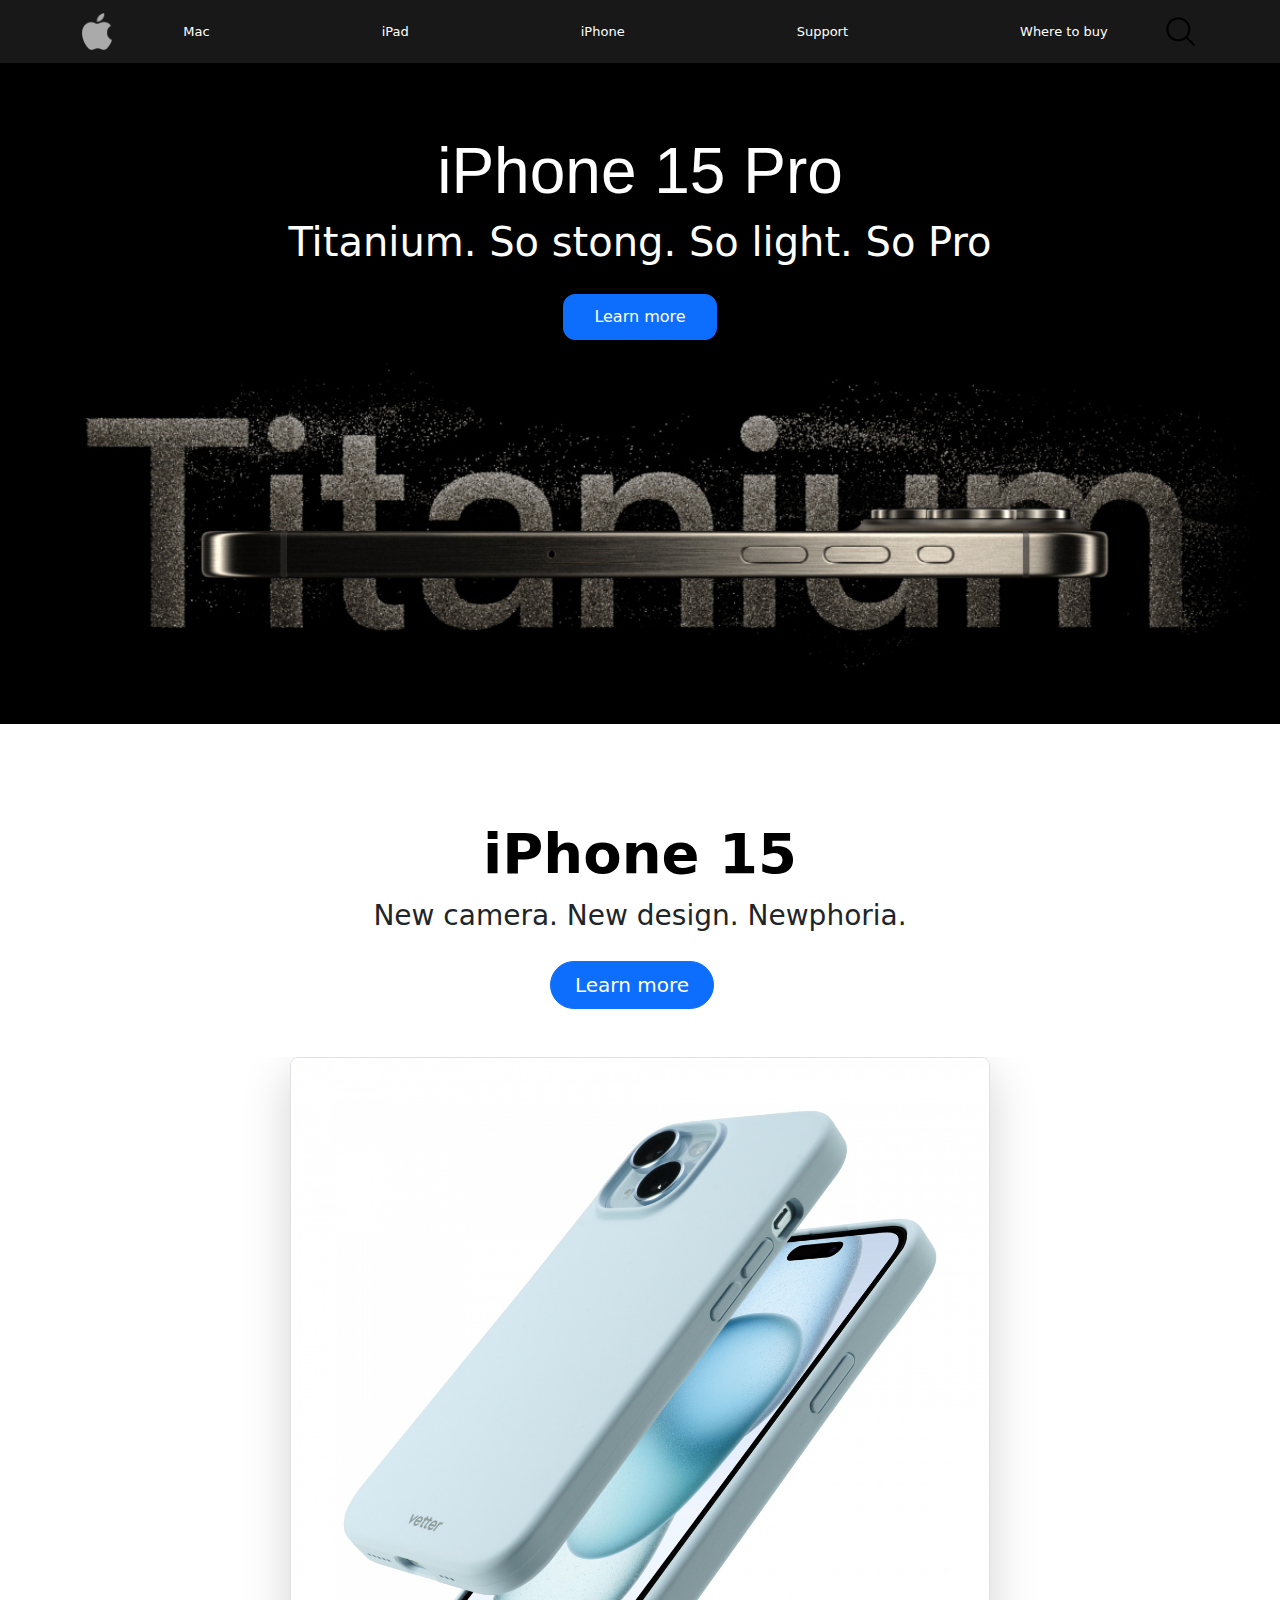
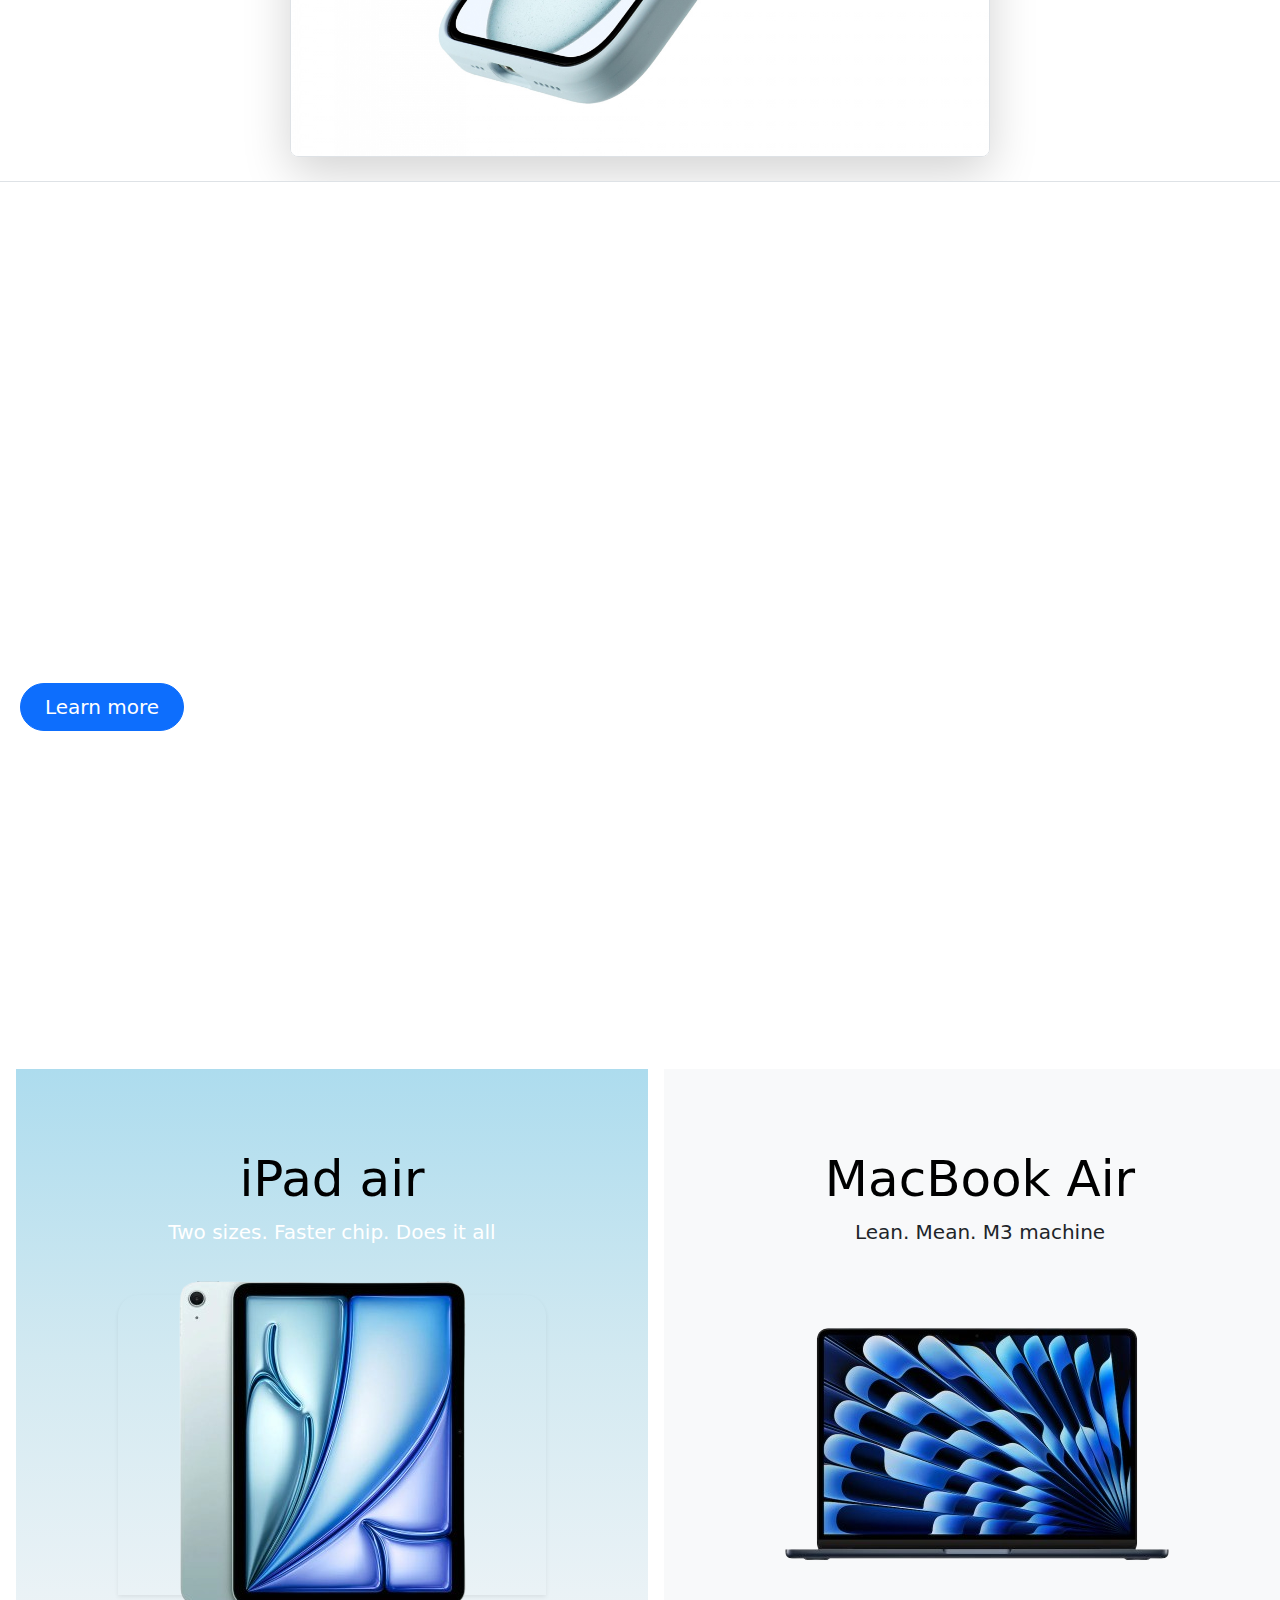
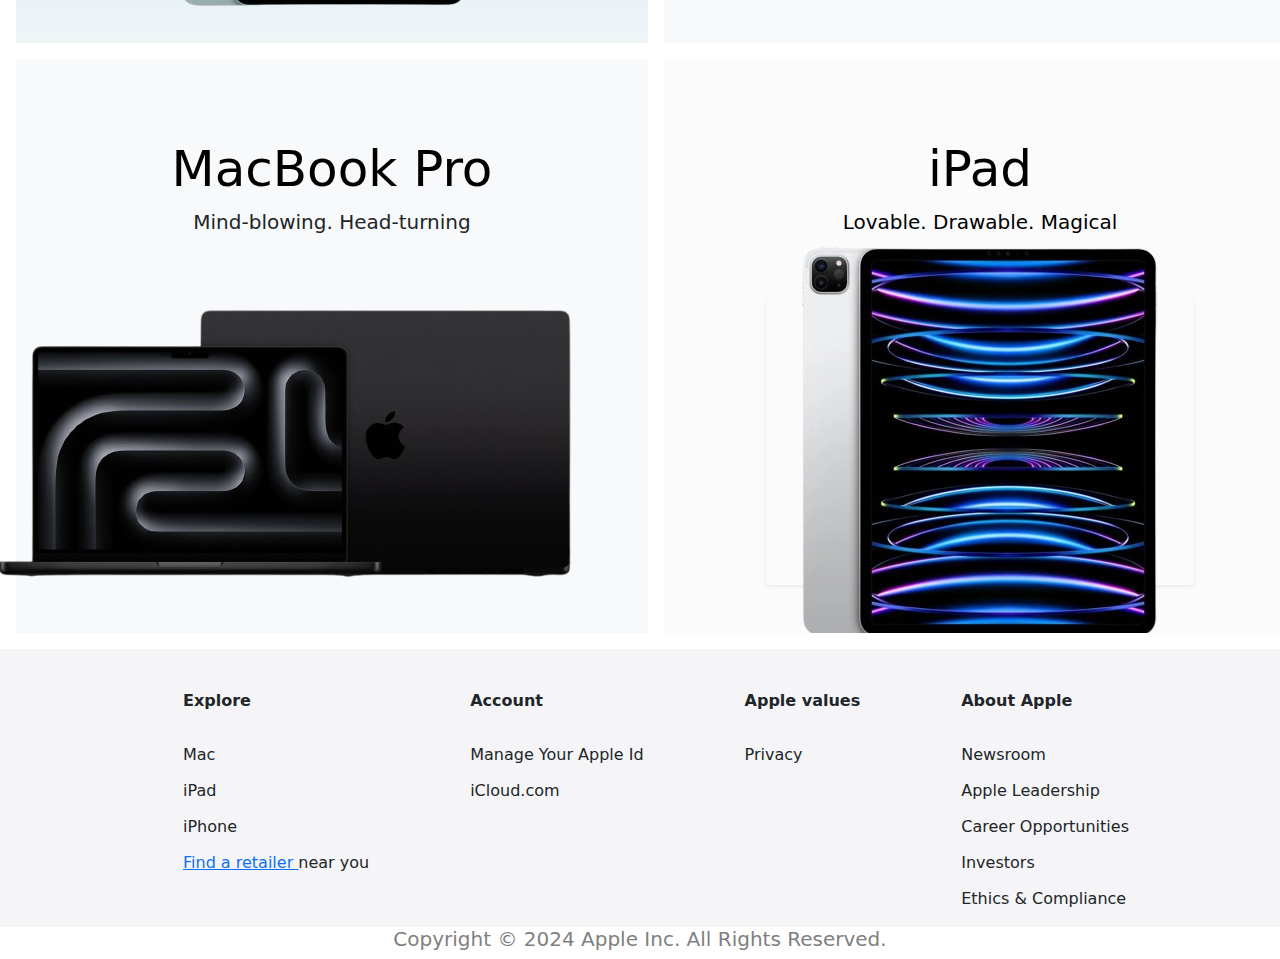
==== Apple Website/index.html @ 92ca5183 "Add files via upload" ====
<!DOCTYPE html>
<html lang="en">

<head>
    <meta charset="UTF-8">
    <meta http-equiv="X-UA-Compatible" content="IE=edge">
    <meta name="viewport" content="width=device-width, initial-scale=1.0">
    <title>Apple</title>
</head>
<link rel="stylesheet" href="css/bootstrap.min.css">
<Link rel="stylesheet" href="css/styles.css">
</head>

<body>
    <nav class="navbar navbar-expand-lg backg">
        <div class="container flex">
            <a class="navbar-brand" href="#"><img src="images/download4000.png"></a>
            <button class="navbar-toggler" type="button" data-bs-toggle="collapse"
                data-bs-target="#navbarSupportedContent" aria-controls="navbarSupportedContent" aria-expanded="false"
                aria-label="Toggle navigation">
                <span class="navbar-toggler-icon"></span>
            </button>
            <div class="navitemss collapse navbar-collapse me-auto" id="navbarSupportedContent">
                <ul class="navitems navbar-nav mb-0 mb-lg-0">
                    <li class="nav-item ">
                        <a class="nav-link active" aria-current="page" href="#">Mac</a>
                    </li>
                    <li class="nav-item">
                        <a class="nav-link" href="#">iPad</a>
                    </li>
                    <li class="nav-item">
                        <a class="nav-link" href="#">iPhone</a>
                    </li>
                    <li class="nav-item">
                        <a class="nav-link" href="#">Support</a>
                    </li>
                    <li class="nav-item">
                        <a class="nav-link" href="#">Where to buy</a>
                    </li>
                </ul>
            </div>
            <div>
                <img class="search" src="images/Frame.png" alt="search button">
            </div>
        </div>
    </nav>
    <section class="sectionmain">
        <div class="d-block text-center">
            <h1>iPhone 15 Pro</h1>
            <h2>Titanium. So stong. So light. So Pro</h2>
            <button class="button1 btn btn-primary mb-0 ">Learn more</button>
        </div>
        <div>
            <div class="div5">
                <img src="images/heroimage2.jpg">
            </div>
        </div>
    </section>
    <section>
        <div class="px-4 pt-5 my-5 text-center border-bottom">
            <h1 class="display-4 fw-bold text-body-emphasis">iPhone 15</h1>
            <div class="col-lg-6 mx-auto">
                <p class="lead fw-normal fs-3 mb-4">New camera. New design. Newphoria.</p>
                <div class="d-grid gap-2 d-sm-flex justify-content-sm-center mb-5">
                    <button type="button" class="btn btn-primary btn-lg rounded-pill px-4 me-sm-3">Learn more</button>
                </div>
            </div>
            <div class="overflow-hidden" style="max-height: 150vh;">
                <div class="container px-5">
                    <img src="images/section2.jpg" class="img-fluid border rounded-3 shadow-lg mb-4" alt="Example image"
                        width="700" height="500" loading="lazy">
                </div>
            </div>
        </div>
    </section>
    <section class="section4">
        <div class="div10">
            <h2>iPad Pro</h2>
            <h5>Unbelievebly thin. Incredibly powerful.</h5>
            <div class="d-grid gap-2 d-sm-flex py-3 bbtn justify-content-sm-left mb-5">
                <button type="button" class="btn btn-primary btn-lg rounded-pill px-4 me-sm-3">Learn more</button>
            </div>
        </div>
    </section>
    <section>
        <div class="d-md-flex flex-md-equal w-100 my-md-3 ps-md-3">
            <div class="text-bg-dark col-6 me-md-3 pt-3 px-3 pt-md-5 px-md-5 text-center overflow-hidden">
                <div class="my-3 py-3">
                    <h2 class="display-5">iPad air</h2>
                    <p class="lead">Two sizes. Faster chip. Does it all</p>
                </div>
                <div class="bg-body-tertiary position-relative bg-body2 border-none shadow-sm mx-auto"
                    style="width: 80%; height: 300px; border-radius: 21px 21px 0 0;"><img class="position-absolute"
                        src="images/iPad_Air_11-removebg-preview.png" alt=""></div>
            </div>
            <div class="bg-body-tertiary div204 col-6 me-md-3 pt-3 px-3 pt-md-5 px-md-5 text-center overflow-hidden">
                <div class="my-3 p-3">
                    <h2 class="display-5">MacBook Air</h2>
                    <p class="lead">Lean. Mean. M3 machine</p>
                </div>
                <img class="img43"
                    src="images/MacBook_Air_13_in_M3_Midnight_PDP_Image_Position_1__WWEN_e46c9a03-11e7-4b64-aafa-4b205cf125b6_5000x-removebg-preview.png"
                    alt="">
            </div>
        </div>
        </div>

        <div class="d-md-flex flex-md-equal div205 w-100 my-md-3 ps-md-3">
            <div class="bg-body-tertiary col-6 me-md-3 pt-3 px-3 pt-md-5 px-md-5 text-center overflow-hidden">
                <div class="my-3 p-3">
                    <h2 class="display-5">MacBook Pro</h2>
                    <p class="lead">Mind-blowing. Head-turning</p>
                </div>
                <div>
                    <img class="img44"
                        src="images/Apple-MacBook-Pro-2up-231030_Full-Bleed-Image.jpg.large-removebg-preview (1).png" alt="">
                </div>
            </div>
            <div class="text-bg-primary col-6 div206 me-md-3 pt-3 px-3 pt-md-5 px-md-5 text-center overflow-hidden">
                <div class="div207 my-3 py-3">
                    <h2 class="display-5">iPad</h2>
                    <p class="lead">Lovable. Drawable. Magical</p>
                </div>
                <div class="bg-body-tertiary bg-body3 shadow-sm mx-auto"
                    style="width: 80%; height: 300px; border-radius: 21px 21px 0 0;"><img class="img45"
                        src="images/960x0-removebg-preview.png" alt=""></div>
            </div>
        </div>
        </div>
    </section>
    <section>
        <div class="list2">
            <div class="parent container d-flex">
                <div>
                    <ul class="list">
                        <li><a><strong>Explore</strong></a></li>
                        <div class="list20">
                            <li><a>Mac</a></li>
                            <li><a>iPad</a></li>
                            <li><a>iPhone</a></li>
                            <li><a href="#">Find a retailer </a>near you</li>
                        </div>
                    </ul>
                </div>
                <div>
                    <ul class="list1">
                        <li><a><strong>Account</strong></a></li>
                        <div class="list20">
                            <li><a>Manage Your Apple Id</a></li>
                            <li><a>iCloud.com</a></li>
                        </div>
                    </ul>
                </div>
                <div>
                    <ul class="list3">
                        <li><a><strong>Apple values</strong></a></li>
                        <li><a>Privacy</a></li>
                    </ul>
                </div>
                <div>
                    <ul class="list4">
                        <li><a><strong>About Apple</strong></a></li>
                        <div class="list20">
                            <li>Newsroom</li>
                            <li>Apple Leadership</li>
                            <li>Career Opportunities</li>
                            <li>Investors</li>
                            <li>Ethics & Compliance</li>
                        </div>
                    </ul>
                </div>
            </div>
        </div>
    </section>
    <footer>
        <h2 style="text-align: center; font-size: 20px; color: grey;">Copyright © 2024 Apple Inc. All Rights Reserved.
        </h2>
    </footer>
    <script src="js/bootstrap.bundle.min.js"></script>
</body>

</html>
---- Apple Website/css/styles.css ----
.navbar-brand img {
    width: 30px;
}

.backg {
    background-color: #181818;
}

.navitemss {
    justify-content: center;
}

.navitems {
    gap: 156px;
    color: #26a067 !important;
    font-size: 13px;
}

.nav-link {
    color: #ffffff;
}

.active {
    color: #ffffff !important;
}

.sectionmain {
    background-color: black;
}

.sectionmain h1 {
    color: #ffffff;
    padding-top: 70px;
    text-align: center;
    font-family: "SF Pro Text", "SF Pro Icons", "Helvetica Neue", Helvetica, Arial, sans-serif;
    font-weight: 500;
    font-size: 4rem;
}

.sectionmain h2 {
    font-weight: normal;
    text-align: center;
    color: #ffffff;
    font-size: 40px;
    padding-bottom: 20px;
}

.button1 {
    padding:10px 30px;
    border-radius: 12px;
}

.div5 {
    text-align: center;
}

.div5 img {
    width: 100%;
}

.section4 {
    background-image: url(/images/ipad-pro-featured-v2.png);
}

.my-5 {
    margin-bottom: 0px !important;
}

.div10 h2 {
    text-align: left;
    color: #ffffff;
    font-family: "SF Pro Text", "SF Pro Icons", "Helvetica Neue", Helvetica, Arial, sans-serif;
    font-size: 4rem;
    padding-top: 70px; 
    font-weight: 500;
    margin-bottom: 0px;
}

.div10 h5 {
    text-align: left;
    color: #ffffff;
    padding-top: 0px;
    font-size: 25px;
}

.bbtn {
    padding-bottom: 290px !important;
}

.div10 {
    padding-top: 300px;
    padding-left: 20px;
}

.text-bg-dark {
    background: linear-gradient(#addcee, #d2e9f1, #eff4f7);
}

.display-5 {
    color: #000000;
    font-size: 50px;
}

.bg-body2 {
    background-color: transparent !important;
    border: none;
}

.position-absolute {
    bottom: -99px;
    right: -27px;
}

.px-md-5 {
    padding-bottom: 3rem;
}

.bg-dark {
    background-color: transparent !important;
}

.div204 {
    position: relative;
}

.img43 {
    position: absolute;
    bottom: -51px;
    right: 69px;
}

.div205 {
    position: relative;
}

.img44 {
    position: absolute;
    bottom: 5px;
    right: 646px;
}

.bg-body3 {
    background-color: transparent !important;
}

.div206 {
    position: relative;
}

.img45 {
    position: absolute;
    bottom: -59px;
    right: 66px;
}

.text-bg-primary {
    background-color: #fbfbfb !important;
}

.div207 p {
    color: black;
}

.list{
    padding-top: 20px;
    background-color: #f5f5f7;
    display: flex;
    list-style: none;
    flex-direction: column;
    gap: 30px;
}
.list1{
    padding-top: 20px;
    display: flex;
    flex-direction: column;
    gap: 30px;
    list-style: none;
}
.list2{
    padding-top: 20px;
    display: flex;
    gap: 70px;
    background-color: #f5f5f7;
}
.list3{
    padding-top: 20px;
    display: flex;
    flex-direction: column;
    gap: 30px;
    list-style: none;
}

.list4 {
    padding-top: 20px;
    display: flex;
    flex-direction: column;
    list-style: none;
    gap: 30px;
}

.parent {
    justify-content: space-evenly;
}

.list20 {
    display: flex;
    flex-direction: column;
    gap: 12px;
}
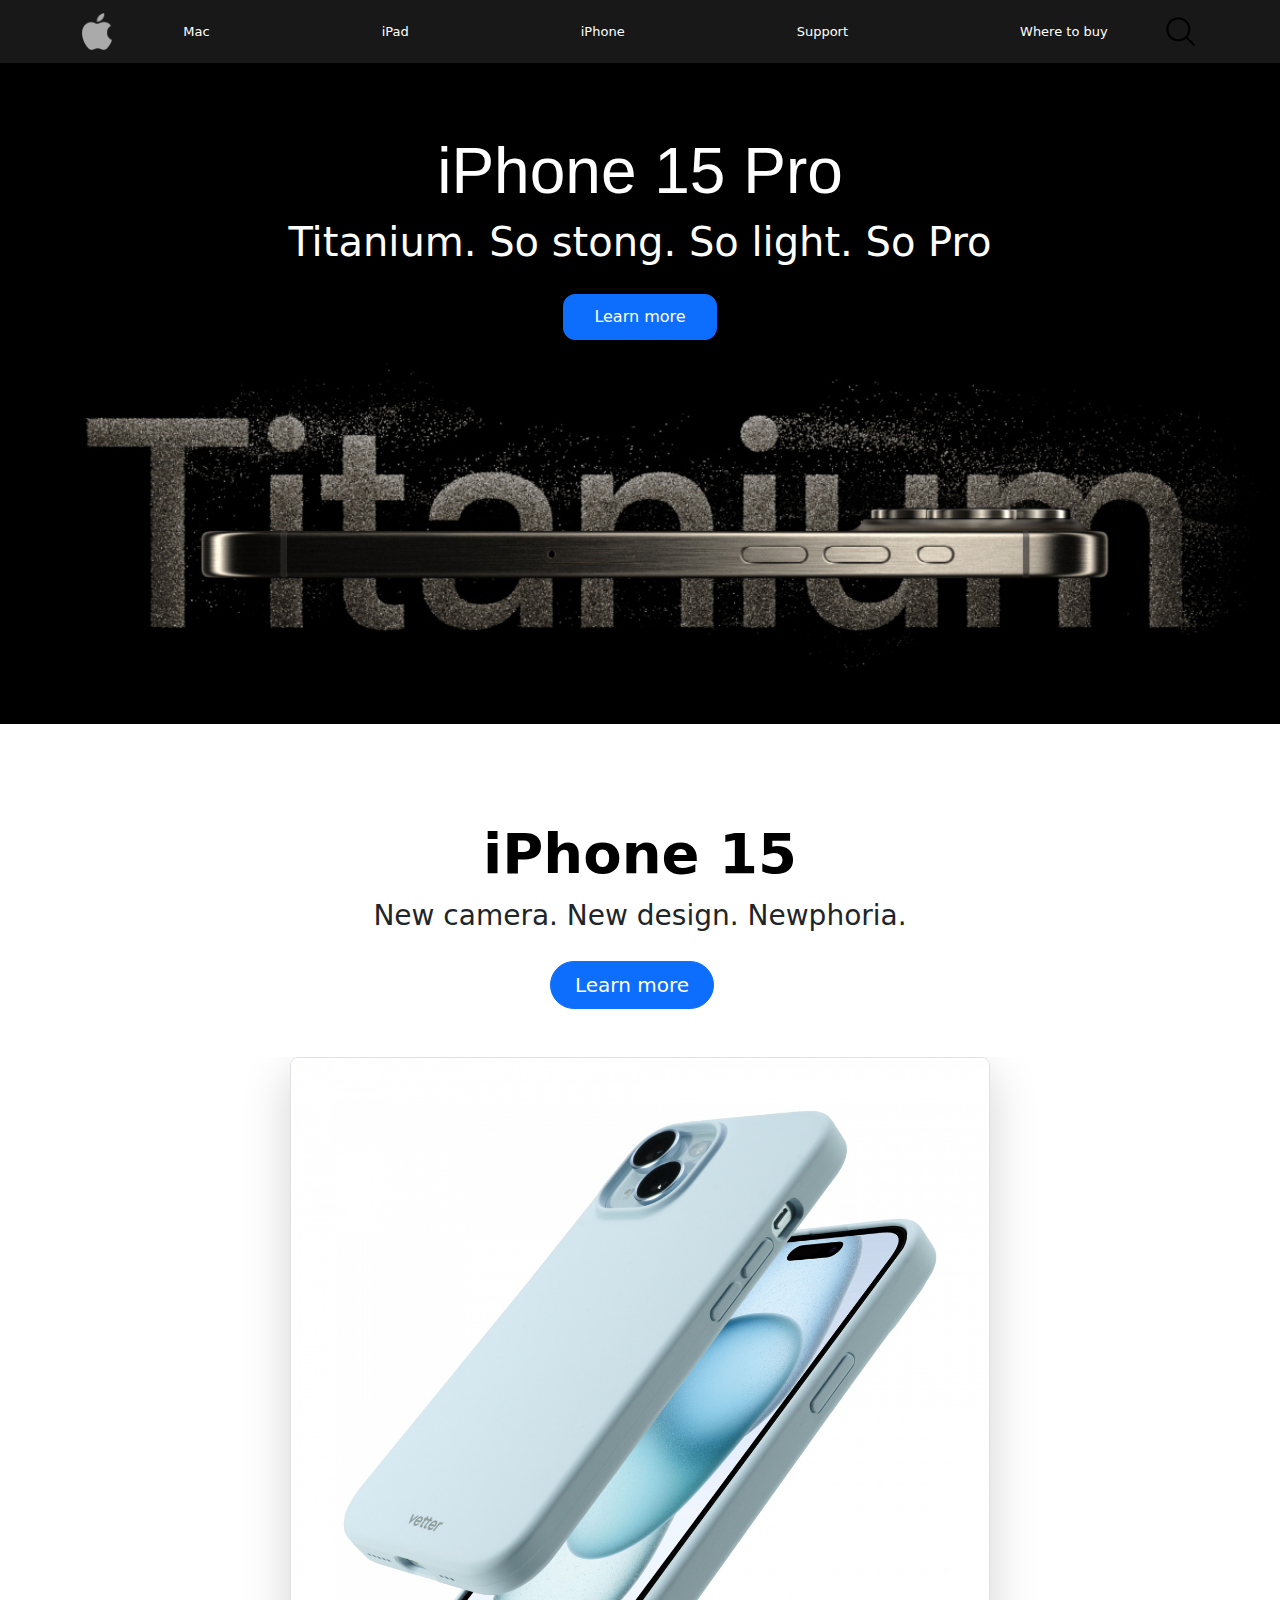
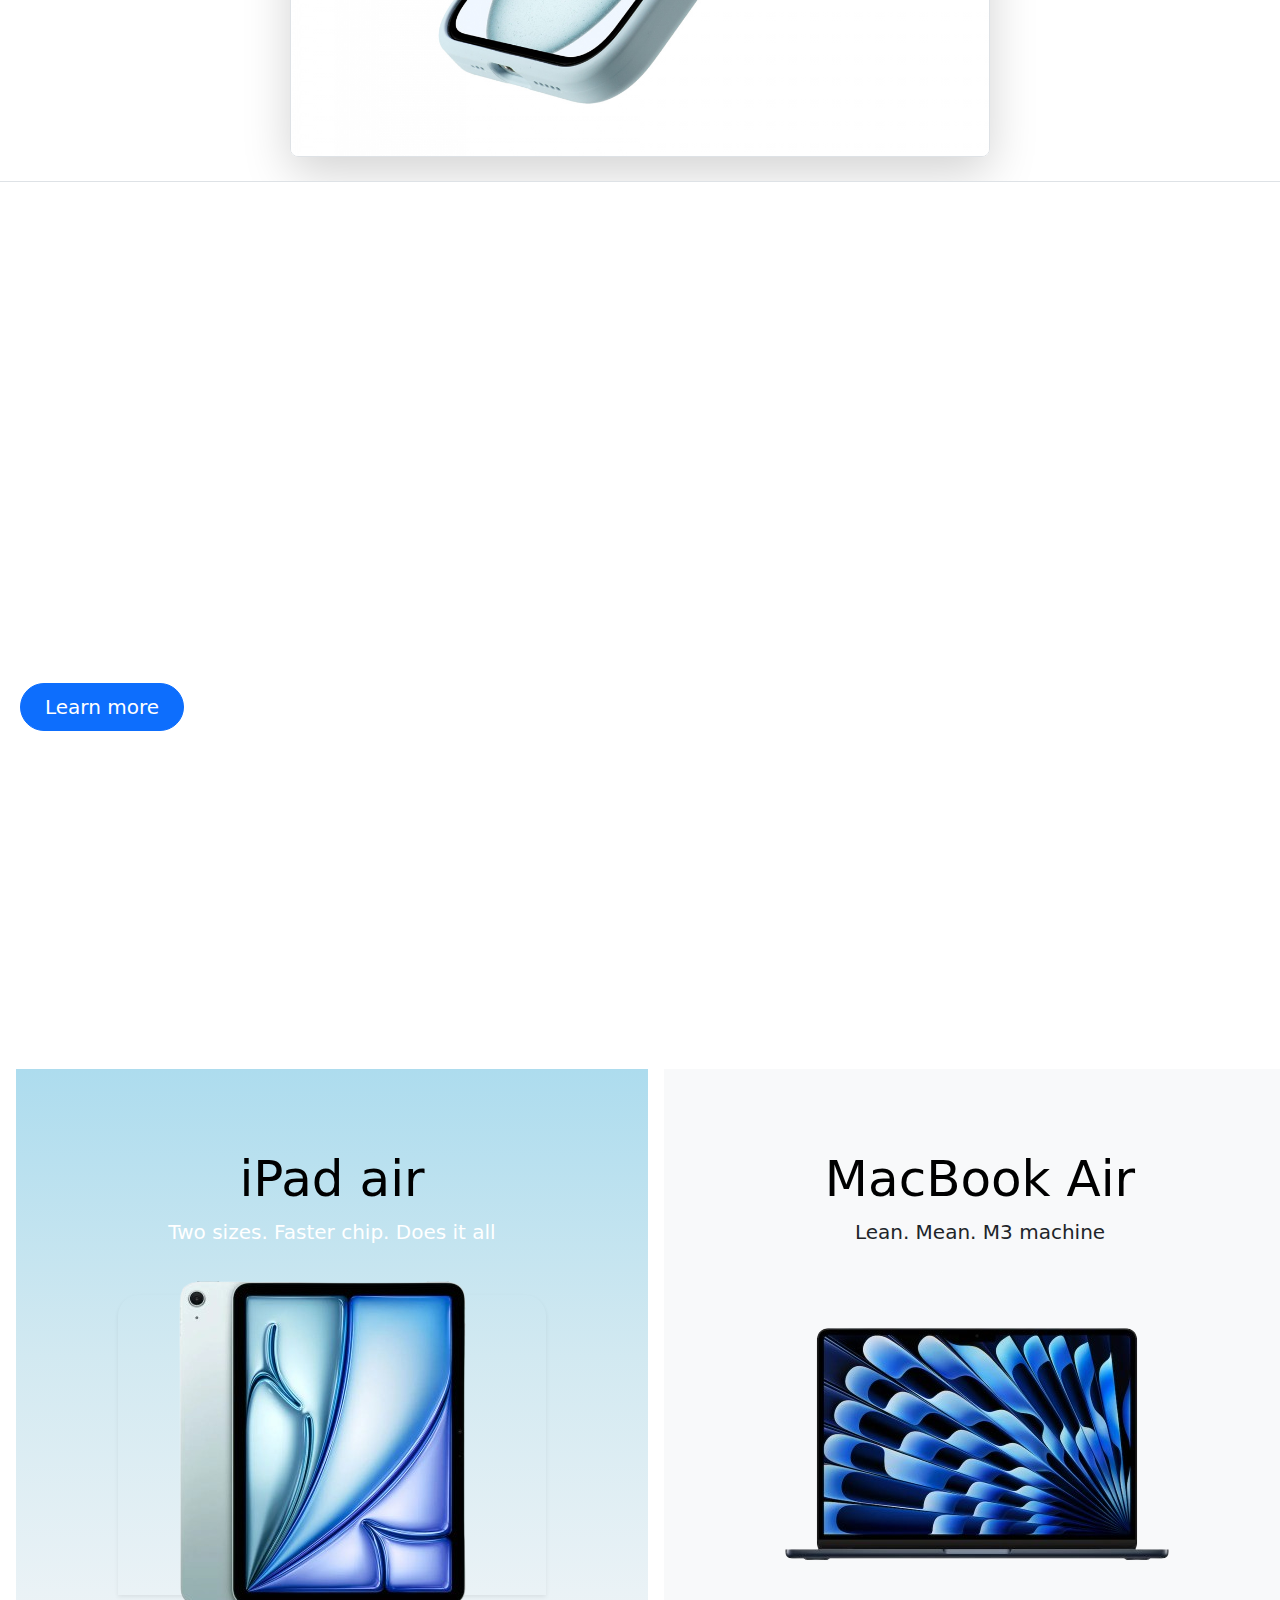
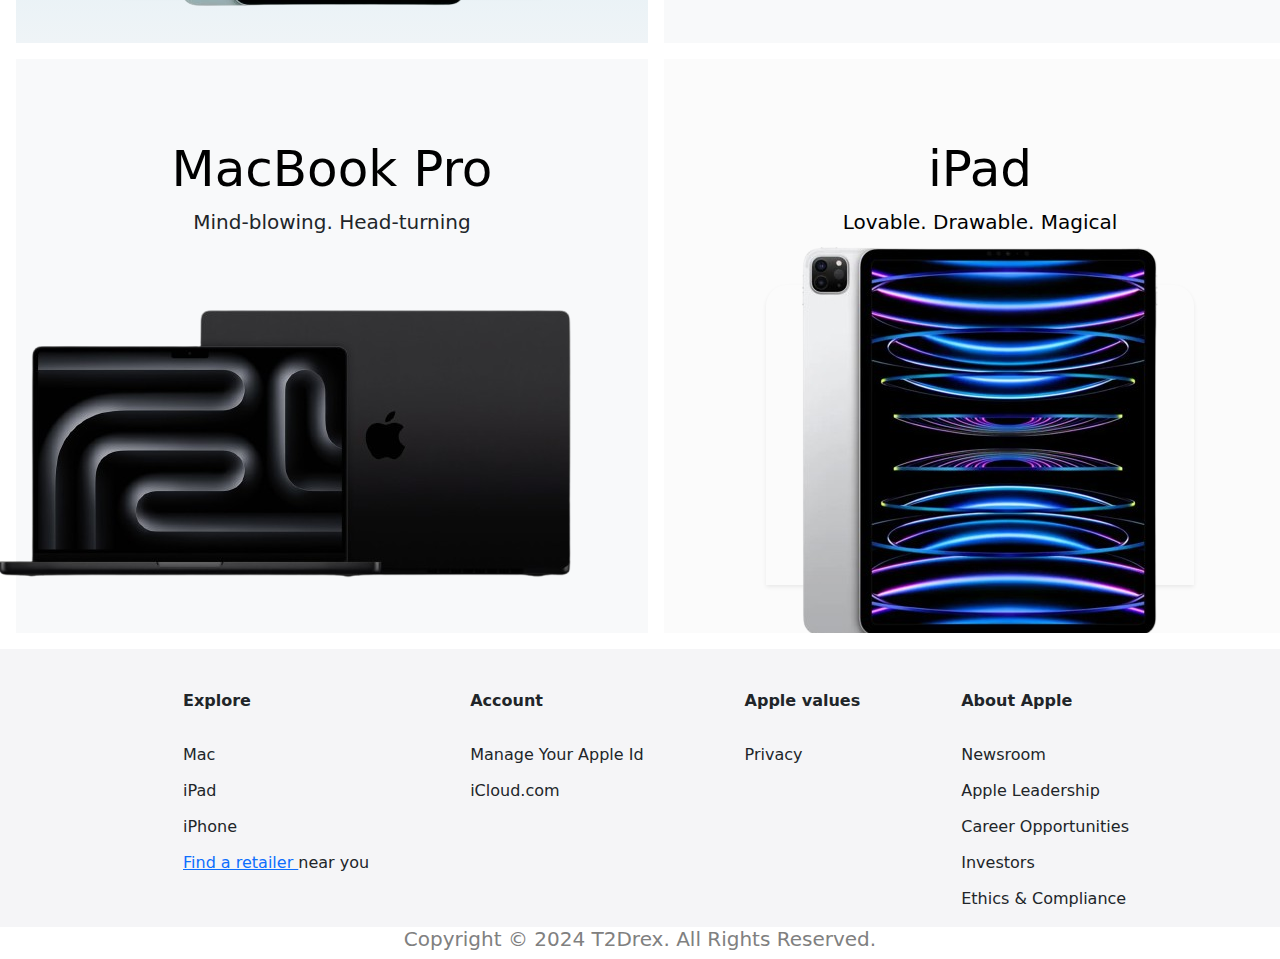
==== commit 202756cf: "Updated the copyrights" ====
--- a/Apple Website/index.html
+++ b/Apple Website/index.html
@@ -173,7 +173,7 @@
         </div>
     </section>
     <footer>
-        <h2 style="text-align: center; font-size: 20px; color: grey;">Copyright © 2024 Apple Inc. All Rights Reserved.
+        <h2 style="text-align: center; font-size: 20px; color: grey;">Copyright © 2024 T2Drex. All Rights Reserved.
         </h2>
     </footer>
     <script src="js/bootstrap.bundle.min.js"></script>
